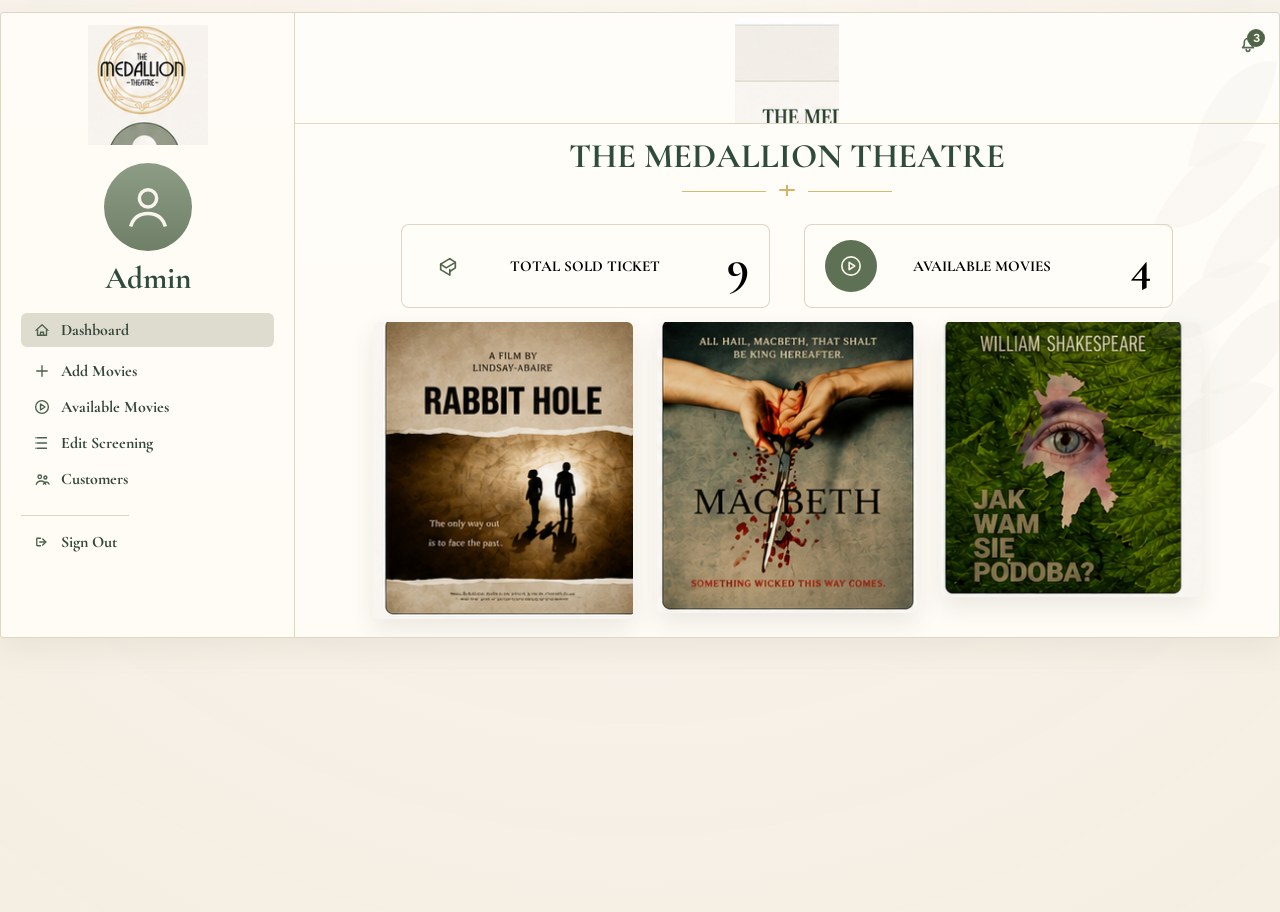
==== admin .html @ 34c5ac43 "final" ====
<!DOCTYPE html>
<html lang="en">
<head>
    <meta charset="UTF-8">
    <meta name="viewport" content="width=device-width, initial-scale=1.0">
    <title>admin page</title>
    <link rel="preconnect" href="https://fonts.googleapis.com" />
    <link rel="preconnect" href="https://fonts.gstatic.com" crossorigin />
    <link
      href="https://fonts.googleapis.com/css2?family=Cormorant+Garamond:wght@500;600;700&family=Inter:wght@400;500;600;700&display=swap"
      rel="stylesheet"
    />
    <link rel="stylesheet" href="login-page.css" />
</head>
<body>
    <div class="leaf-art" aria-hidden="true">
            <span></span>
            <span></span>
            <span></span>
            <span></span>
            <span></span>
            <span></span>
          </div>
        </div>
      </section>

      <section class="panel dashboard-panel" id="dashboardSection">
        <aside class="sidebar">
          <a href="index.html" class="brand" aria-label="The Medallion Theatre home">
            <img class="sidebar-logo" src="images/login-logo-side.png" alt="Medallion Theatre logo" />
          </a>
          <div class="avatar">
            <svg viewBox="0 0 24 24" aria-hidden="true">
              <circle cx="12" cy="8" r="4" />
              <path d="M4 21c1.2-4 4.2-6 8-6s6.8 2 8 6" />
            </svg>
          </div>
          <h2>Admin</h2>

          <div class="sidebar-menu">
            <button type="button" class="menu-btn active" data-section="dashboard">
              <span class="menu-icon">
                <svg viewBox="0 0 24 24" aria-hidden="true">
                  <path d="M4 12.5 12 5l8 7.5" />
                  <path d="M6 11.5V19h12v-7.5" />
                  <path d="M10 19v-4h4v4" />
                </svg>
              </span>
              <span>Dashboard</span>
            </button>
            <button type="button" class="menu-link" data-section="add-movies">
              <span class="menu-icon">
                <svg viewBox="0 0 24 24" aria-hidden="true">
                  <path d="M12 5v14M5 12h14" />
                </svg>
              </span>
              <span>Add Movies</span>
            </button>
            <button type="button" class="menu-link" data-section="available-movies">
              <span class="menu-icon">
                <svg viewBox="0 0 24 24" aria-hidden="true">
                  <circle cx="12" cy="12" r="8.5" />
                  <path d="m10 8 6 4-6 4Z" />
                </svg>
              </span>
              <span>Available Movies</span>
            </button>
            <button type="button" class="menu-link" data-section="edit-screening">
              <span class="menu-icon">
                <svg viewBox="0 0 24 24" aria-hidden="true">
                  <path d="M6 5h12M6 12h12M6 19h12" />
                  <circle cx="4" cy="5" r="1" fill="currentColor" stroke="none" />
                  <circle cx="4" cy="12" r="1" fill="currentColor" stroke="none" />
                  <circle cx="4" cy="19" r="1" fill="currentColor" stroke="none" />
                </svg>
              </span>
              <span>Edit Screening</span>
            </button>
            <button type="button" class="menu-link" data-section="customers">
              <span class="menu-icon">
                <svg viewBox="0 0 24 24" aria-hidden="true">
                  <circle cx="9" cy="9" r="2.4" />
                  <circle cx="16.5" cy="10" r="2" />
                  <path d="M4.5 19c.9-2.8 3.2-4.3 6.2-4.3s5.3 1.5 6.2 4.3M14 18.8c.5-1.8 1.8-2.8 3.7-2.8 1.8 0 3.1 1 3.7 2.8" />
                </svg>
              </span>
              <span>Customers</span>
            </button>
          </div>

          <a href="login-page.html" class="signout-btn" id="signoutBtn">
            <span class="menu-icon">
              <svg viewBox="0 0 24 24" aria-hidden="true">
                <path d="M10 7H6a1 1 0 0 0-1 1v8a1 1 0 0 0 1 1h4" />
                <path d="m13 16 4-4-4-4" />
                <path d="M17 12H9" />
              </svg>
            </span>
            <span>Sign Out</span>
          </a>
        </aside> 

        <div class="dashboard-main">
          <div class="dashboard-topbar">
            <a href="index.html" aria-label="The Medallion Theatre home">
              <img class="center-logo" src="images/login-logo-center.png" alt="Medallion Theatre logo" />
            </a>
            <button type="button" class="bell-btn" id="bellBtn" aria-label="Notifications">
              <svg viewBox="0 0 24 24" aria-hidden="true">
                <path d="M6 16h12l-1.2-1.6a4 4 0 0 1-.8-2.4V10a4 4 0 1 0-8 0v2a4 4 0 0 1-.8 2.4Z" />
                <path d="M10 18a2 2 0 0 0 4 0" />
              </svg>
              <span class="bell-badge" id="bellBadge">3</span>
            </button>
          </div>

          <div class="dashboard-title">
            <h1 id="dashboardHeading">THE MEDALLION THEATRE</h1>
            <div class="ornament" aria-hidden="true">
              <span></span>
              <i></i>
              <span></span>
            </div>
          </div>

          <div class="stat-row">
            <button type="button" class="stat-card" id="statCardLeft">
              <span class="stat-icon">
                <svg viewBox="0 0 24 24" aria-hidden="true">
                  <path d="m4 10 10-6 6 4-10 6Z" />
                  <path d="m4 10 0 6 10 6 0-6" />
                  <path d="m20 8 0 6-6 4" />
                </svg>
              </span>
              <div>
                <p id="statLabelLeft">TOTAL SOLD TICKET</p>
              </div>
              <strong id="statValueLeft">9</strong>
            </button>

            <button type="button" class="stat-card" id="statCardRight">
              <span class="stat-icon play-icon">
                <svg viewBox="0 0 24 24" aria-hidden="true">
                  <circle cx="12" cy="12" r="10" />
                  <path d="m10 8 6 4-6 4Z" />
                </svg>
              </span>
              <div>
                <p id="statLabelRight">AVAILABLE MOVIES</p>
              </div>
              <strong id="statValueRight">4</strong>
            </button>
          </div>

          <div class="poster-row">
            <a href="medallion.html" class="poster-btn"><img id="posterOne" src="images/rabbit-hole-card.png" alt="Rabbit Hole poster" /></a>
            <a href="medallion.html" class="poster-btn"><img id="posterTwo" src="images/macbeth-card.png" alt="Macbeth poster" /></a>
            <a href="medallion.html" class="poster-btn"><img id="posterThree" src="images/green-card.png" alt="Green poster" /></a>
          </div>
        </div>
      </section>
    </main>

    <div class="toast" id="toast" hidden></div>

    <script src="login-page.js"></script> 
</body>
</html>
---- login-page.css ----
:root {
  --bg: #f6f1e8;
  --paper: #fffdfa;
  --panel: rgba(255, 253, 248, 0.95);
  --ink: #2f4b3b;
  --ink-soft: #617061;
  --accent: #5c6f55;
  --accent-deep: #4f6448;
  --gold: #d8b164;
  --line: rgba(222, 212, 192, 0.95);
  --shadow: 0 12px 30px rgba(99, 84, 60, 0.08);
}

* {
  box-sizing: border-box;
  margin: 0;
  padding: 0;
}

body {
  font-family: "Inter", sans-serif;
  background: radial-gradient(circle at top, rgba(251, 247, 239, 0.96), rgba(244, 237, 226, 0.92)), var(--bg);
  color: var(--ink);
  min-height: 100vh;
}

img {
  max-width: 100%;
  display: block;
}

button,
input {
  font: inherit;
}

a {
  color: inherit;
  text-decoration: none;
}

.page-shell {
  width: min(1366px, calc(100% - 30px));
  margin: 14px auto 20px;
}

.panel {
  background: linear-gradient(180deg, rgba(255, 255, 255, 0.97), rgba(255, 250, 243, 0.98));
  border: 1px solid var(--line);
  border-radius: 4px;
  box-shadow: var(--shadow);
}

.hero-panel {
  overflow: hidden;
}

.hero-topbar {
  display: flex;
  justify-content: space-between;
  align-items: flex-start;
  padding: 6px 28px 0 18px;
}

.hero-logo img {
  width: 170px;
}

.hero-nav {
  display: flex;
  align-items: center;
  gap: 40px;
  padding-top: 24px;
}

.nav-link {
  display: inline-flex;
  align-items: center;
  gap: 10px;
  font-family: "Cormorant Garamond", serif;
  font-size: 0.98rem;
  font-weight: 700;
  color: #334737;
}

.nav-icon svg,
.login-badge svg,
.field-icon svg,
.eye-btn svg,
.bell-btn svg,
.stat-icon svg {
  width: 22px;
  height: 22px;
  stroke: currentColor;
  fill: none;
  stroke-width: 1.8;
  stroke-linecap: round;
  stroke-linejoin: round;
}

.login-nav-btn {
  min-width: 98px;
  height: 40px;
  border: 0;
  border-radius: 5px;
  background: var(--accent-deep);
  color: #f8f4ea;
  font-family: "Cormorant Garamond", serif;
  font-size: 1.12rem;
  font-weight: 700;
  cursor: pointer;
}

.hero-stage {
  position: relative;
  display: grid;
  grid-template-columns: 330px minmax(0, 1fr) 210px;
  align-items: center;
  min-height: 454px;
  padding: 0 14px 12px;
}

.shape-left {
  position: relative;
  align-self: stretch;
  background: linear-gradient(180deg, rgba(153, 168, 145, 0.96), rgba(139, 154, 132, 0.94));
  border-radius: 0 0 210px 0;
  overflow: hidden;
}

.shape-left::before {
  content: "";
  position: absolute;
  right: -116px;
  top: 86px;
  width: 250px;
  height: 335px;
  background: linear-gradient(180deg, rgba(153, 168, 145, 0.98), rgba(139, 154, 132, 0.96));
  border-radius: 60% 40% 48% 52% / 36% 55% 45% 64%;
}

.shape-left::after {
  content: "";
  position: absolute;
  left: 0;
  top: 0;
  width: 58px;
  height: 100%;
  background: rgba(86, 104, 78, 0.22);
}

.social-row {
  position: absolute;
  left: 20px;
  bottom: 22px;
  display: flex;
  gap: 18px;
}

.social-btn {
  width: 36px;
  height: 36px;
  border: 0;
  border-radius: 50%;
  background: rgba(68, 90, 60, 0.9);
  color: #eef0e7;
  cursor: pointer;
  display: grid;
  place-items: center;
}

.social-btn svg {
  width: 17px;
  height: 17px;
  stroke: currentColor;
  fill: none;
  stroke-width: 1.8;
  stroke-linecap: round;
  stroke-linejoin: round;
}

.login-card {
  width: min(100%, 544px);
  margin: -8px auto 0;
  background: rgba(255, 255, 255, 0.95);
  border: 1px solid rgba(231, 222, 208, 0.95);
  border-radius: 16px;
  box-shadow: 0 16px 36px rgba(94, 82, 61, 0.1);
  padding: 18px 44px 22px;
}

.login-badge {
  width: 58px;
  height: 58px;
  border-radius: 50%;
  background: rgba(95, 111, 88, 0.9);
  color: #faf6ee;
  display: grid;
  place-items: center;
  margin: 0 auto 12px;
}

.login-card h1,
.dashboard-title h1,
.sidebar h2 {
  font-family: "Cormorant Garamond", serif;
  color: var(--ink);
}

.login-card h1 {
  text-align: center;
  font-size: 2.95rem;
  line-height: 1.02;
}

.ornament {
  display: flex;
  align-items: center;
  justify-content: center;
  gap: 12px;
  margin: 10px 0 16px;
}

.ornament span {
  width: 84px;
  height: 1px;
  background: rgba(216, 177, 100, 0.9);
}

.ornament i {
  width: 18px;
  height: 14px;
  position: relative;
  display: block;
}

.ornament i::before,
.ornament i::after {
  content: "";
  position: absolute;
  background: var(--gold);
}

.ornament i::before {
  left: 50%;
  top: 1px;
  width: 2px;
  height: 11px;
  transform: translateX(-50%);
}

.ornament i::after {
  left: 1px;
  right: 1px;
  top: 5px;
  height: 2px;
  border-radius: 999px;
}

.field {
  position: relative;
  display: flex;
  align-items: center;
  gap: 12px;
  height: 54px;
  border: 1px solid rgba(221, 211, 196, 0.95);
  border-radius: 7px;
  padding: 0 14px;
  background: rgba(255, 253, 248, 0.9);
}

.field + .field {
  margin-top: 16px;
}

.field-icon {
  color: #677866;
}

.field input {
  flex: 1;
  border: 0;
  outline: 0;
  background: transparent;
  color: #364b39;
  font-family: "Cormorant Garamond", serif;
  font-size: 1.15rem;
  font-weight: 600;
}

.field input::placeholder {
  color: #627160;
}

.eye-btn {
  border: 0;
  background: transparent;
  color: #677866;
  cursor: pointer;
}

.link-btn {
  border: 0;
  background: transparent;
  color: #3f573f;
  font-family: "Cormorant Garamond", serif;
  cursor: pointer;
}

.forgot-btn {
  margin-top: 10px;
  font-size: 1.1rem;
  font-weight: 700;
}

.login-submit-btn {
  display: block;
  width: 100%;
  margin-top: 18px;
  padding: 13px;
  background: linear-gradient(135deg, #c8972a, #e0b84a);
  color: #1a1a1a;
  font-family: "Cormorant Garamond", serif;
  font-size: 1.25rem;
  font-weight: 700;
  letter-spacing: 0.08em;
  border: none;
  border-radius: 8px;
  cursor: pointer;
  transition: opacity 0.2s;
}

.login-submit-btn:hover {
  opacity: 0.88;
}

.login-actions {
  display: flex;
  justify-content: center;
  align-items: center;
  gap: 10px;
  margin-top: 18px;
  font-family: "Cormorant Garamond", serif;
  font-size: 1.1rem;
  font-weight: 700;
}

.signup-btn {
  font-size: 1.5rem;
}

@keyframes shake {
  0%, 100% { transform: translateX(0); }
  20% { transform: translateX(-6px); }
  40% { transform: translateX(6px); }
  60% { transform: translateX(-4px); }
  80% { transform: translateX(4px); }
}

.input-error {
  animation: shake 0.35s ease;
  border-color: #c0392b !important;
  box-shadow: 0 0 0 2px rgba(192, 57, 43, 0.25) !important;
}

.leaf-art {
  position: relative;
  height: 100%;
  opacity: 0.22;
}

.leaf-art span {
  position: absolute;
  right: 22px;
  width: 70px;
  height: 118px;
  border-radius: 100% 0;
  background: rgba(201, 201, 187, 0.35);
  border: 0;
  transform-origin: bottom left;
}

.leaf-art span:nth-child(1) { top: 36px; transform: rotate(10deg); }
.leaf-art span:nth-child(2) { top: 94px; right: 56px; transform: rotate(24deg); }
.leaf-art span:nth-child(3) { top: 146px; right: 8px; transform: rotate(18deg); }
.leaf-art span:nth-child(4) { top: 204px; right: 58px; transform: rotate(30deg); }
.leaf-art span:nth-child(5) { top: 262px; right: 10px; transform: rotate(18deg); }
.leaf-art span:nth-child(6) { top: 318px; right: 60px; transform: rotate(34deg); }

.dashboard-panel {
  display: grid;
  grid-template-columns: 294px minmax(0, 1fr);
  margin-top: 12px;
  overflow: hidden;
}

.sidebar {
  border-right: 1px solid var(--line);
  padding: 12px 20px 20px;
  background: rgba(255, 252, 246, 0.84);
}

.sidebar-logo {
  width: 120px;
  margin: 0 auto;
}

.avatar {
  width: 88px;
  height: 88px;
  margin: 18px auto 8px;
  border-radius: 50%;
  background: linear-gradient(180deg, rgba(135, 151, 127, 0.95), rgba(104, 120, 96, 0.95));
  color: #f8f5ec;
  display: grid;
  place-items: center;
}

.avatar svg {
  width: 52px;
  height: 52px;
  stroke: currentColor;
  fill: none;
  stroke-width: 1.6;
}

.sidebar h2 {
  text-align: center;
  font-size: 1.95rem;
}

.sidebar-menu {
  display: grid;
  gap: 12px;
  margin-top: 16px;
}

.menu-btn,
.menu-link,
.signout-btn {
  border: 0;
  background: transparent;
  text-align: left;
  color: #314637;
  font-family: "Cormorant Garamond", serif;
  font-size: 1rem;
  font-weight: 700;
  cursor: pointer;
  display: inline-flex;
  align-items: center;
  gap: 10px;
}

.menu-btn {
  padding: 7px 12px;
  border-radius: 6px;
  background: rgba(219, 216, 203, 0.9);
}

.menu-link,
.signout-btn {
  padding: 2px 12px;
}

.signout-btn {
  margin-top: 24px;
  padding-top: 16px;
  border-top: 1px solid var(--line);
}

.menu-icon {
  width: 18px;
  height: 18px;
  color: #4a614b;
  flex: 0 0 18px;
}

.menu-icon svg {
  width: 18px;
  height: 18px;
  stroke: currentColor;
  fill: none;
  stroke-width: 1.8;
  stroke-linecap: round;
  stroke-linejoin: round;
}

.dashboard-main {
  background: rgba(255, 253, 248, 0.8);
}

.dashboard-topbar {
  position: relative;
  min-height: 66px;
  border-bottom: 1px solid var(--line);
}

.center-logo {
  width: 104px;
  margin: 6px auto 0;
}

.bell-btn {
  position: absolute;
  right: 20px;
  top: 14px;
  border: 0;
  background: transparent;
  color: #566955;
  cursor: pointer;
}

.bell-badge {
  position: absolute;
  top: -4px;
  right: -6px;
  min-width: 18px;
  height: 18px;
  padding: 0 5px;
  border-radius: 999px;
  background: var(--accent-deep);
  color: #fffaf1;
  font-size: 0.7rem;
  line-height: 18px;
  font-weight: 700;
}

.dashboard-title {
  text-align: center;
  padding: 14px 16px 0;
}

.dashboard-title h1 {
  font-size: clamp(2.15rem, 2vw, 2.95rem);
  line-height: 1.05;
}

.stat-row {
  display: grid;
  grid-template-columns: repeat(2, minmax(0, 1fr));
  gap: 34px;
  padding: 10px 106px 0;
}

.stat-card {
  display: grid;
  grid-template-columns: 70px 1fr auto;
  align-items: center;
  gap: 18px;
  min-height: 84px;
  border: 1px solid rgba(221, 211, 196, 0.95);
  border-radius: 8px;
  background: rgba(255, 253, 248, 0.94);
  padding: 0 20px;
  text-align: left;
  cursor: pointer;
}

.stat-icon {
  width: 52px;
  height: 52px;
  border-radius: 50%;
  color: var(--accent-deep);
  display: grid;
  place-items: center;
}

.play-icon {
  background: rgba(88, 108, 78, 0.96);
  color: #fbf7ef;
}

.stat-card p {
  font-family: "Cormorant Garamond", serif;
  font-size: 0.95rem;
  font-weight: 700;
}

.stat-card strong {
  font-family: "Cormorant Garamond", serif;
  font-size: 2.95rem;
  line-height: 1;
}

.poster-row {
  display: grid;
  grid-template-columns: repeat(3, minmax(0, 1fr));
  gap: 24px;
  padding: 14px 78px 18px;
}

.poster-btn {
  border: 0;
  background: transparent;
  padding: 0;
  cursor: pointer;
}

.poster-row img {
  width: 100%;
  border-radius: 6px;
  box-shadow: 0 10px 24px rgba(73, 61, 41, 0.1);
}

.nav-link:hover,
.link-btn:hover,
.menu-link:hover,
.poster-btn:hover,
.stat-card:hover,
.social-btn:hover,
.login-nav-btn:hover,
.bell-btn:hover,
.signout-btn:hover,
.menu-btn:hover {
  filter: brightness(1.03);
}

.toast {
  position: fixed;
  right: 18px;
  bottom: 18px;
  max-width: 360px;
  padding: 12px 16px;
  border-radius: 12px;
  background: rgba(73, 96, 68, 0.96);
  color: #fffaf1;
  box-shadow: 0 18px 30px rgba(60, 70, 52, 0.2);
}

@media (max-width: 1100px) {
  .hero-stage {
    grid-template-columns: 180px 1fr;
    gap: 14px;
  }

  .leaf-art {
    display: none;
  }

  .dashboard-panel {
    grid-template-columns: 1fr;
  }

  .sidebar {
    border-right: 0;
    border-bottom: 1px solid var(--line);
  }

  .stat-row,
  .poster-row {
    padding-left: 24px;
    padding-right: 24px;
  }
}

@media (max-width: 760px) {
  .page-shell {
    width: min(100% - 16px, 100%);
    margin: 8px auto 14px;
  }

  .hero-topbar,
  .hero-nav,
  .hero-stage,
  .login-actions,
  .stat-row,
  .poster-row {
    display: grid;
  }

  .hero-topbar {
    justify-content: center;
    gap: 14px;
    padding: 16px;
  }

  .hero-nav {
    gap: 14px;
    justify-items: center;
  }

  .hero-stage {
    grid-template-columns: 1fr;
    padding: 0 12px 14px;
  }

  .shape-left {
    min-height: 180px;
    border-radius: 0 0 120px 0;
  }

  .login-card {
    padding: 18px 18px 24px;
  }

  .stat-row,
  .poster-row {
    grid-template-columns: 1fr;
  }
}
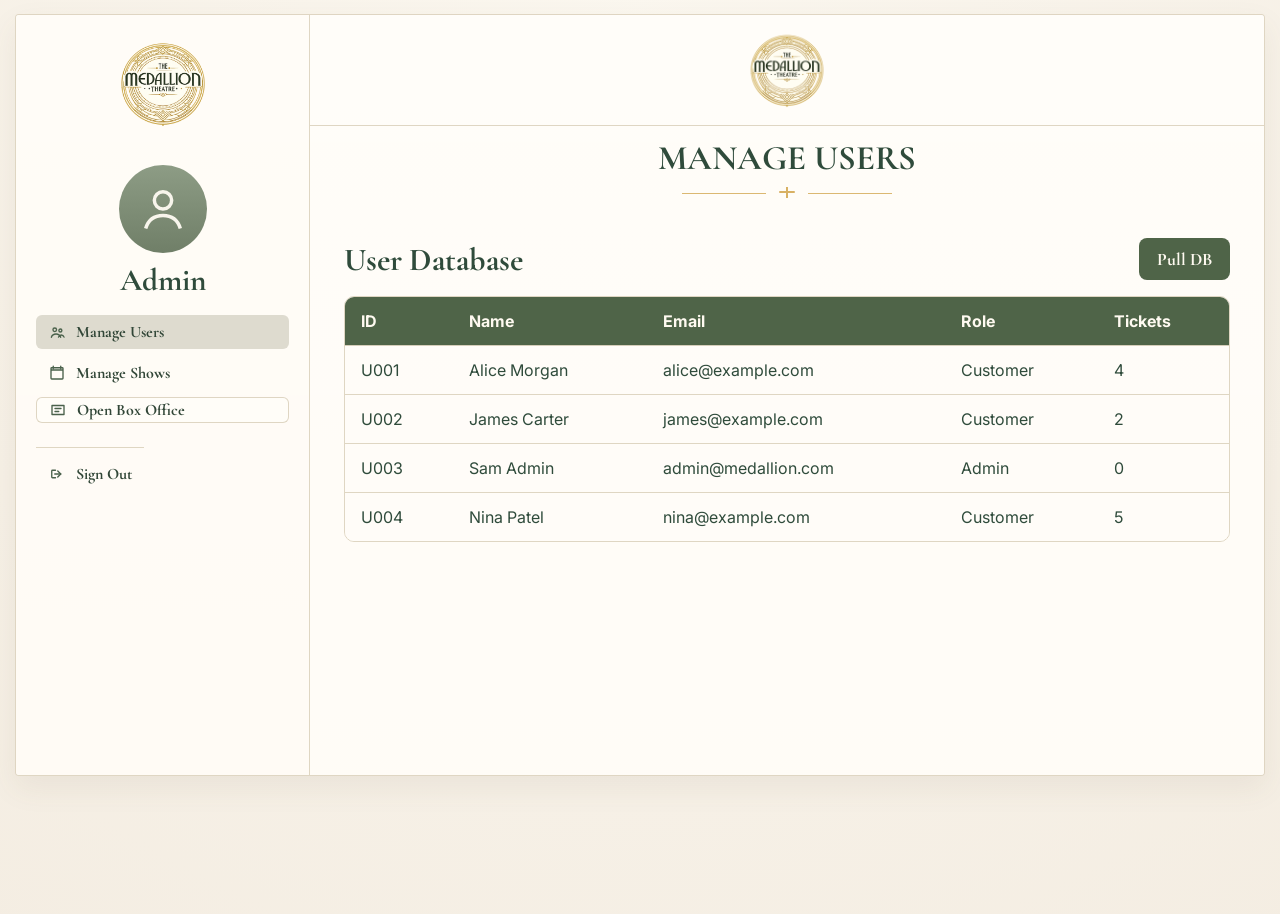
==== commit 3600e609: "flast" ====
--- a/admin .html
+++ b/admin .html
@@ -1,9 +1,9 @@
 <!DOCTYPE html>
 <html lang="en">
-<head>
-    <meta charset="UTF-8">
-    <meta name="viewport" content="width=device-width, initial-scale=1.0">
-    <title>admin page</title>
+  <head>
+    <meta charset="UTF-8" />
+    <meta name="viewport" content="width=device-width, initial-scale=1.0" />
+    <title>Medallion Admin</title>
     <link rel="preconnect" href="https://fonts.googleapis.com" />
     <link rel="preconnect" href="https://fonts.gstatic.com" crossorigin />
     <link
@@ -11,23 +11,13 @@
       rel="stylesheet"
     />
     <link rel="stylesheet" href="login-page.css" />
-</head>
-<body>
-    <div class="leaf-art" aria-hidden="true">
-            <span></span>
-            <span></span>
-            <span></span>
-            <span></span>
-            <span></span>
-            <span></span>
-          </div>
-        </div>
-      </section>
-
+  </head>
+  <body>
+    <main class="page-shell">
       <section class="panel dashboard-panel" id="dashboardSection">
         <aside class="sidebar">
           <a href="index.html" class="brand" aria-label="The Medallion Theatre home">
-            <img class="sidebar-logo" src="images/login-logo-side.png" alt="Medallion Theatre logo" />
+            <img class="sidebar-logo" src="images/medallion-logo.png" alt="Medallion Theatre logo" />
           </a>
           <div class="avatar">
             <svg viewBox="0 0 24 24" aria-hidden="true">
@@ -38,45 +28,7 @@
           <h2>Admin</h2>
 
           <div class="sidebar-menu">
-            <button type="button" class="menu-btn active" data-section="dashboard">
-              <span class="menu-icon">
-                <svg viewBox="0 0 24 24" aria-hidden="true">
-                  <path d="M4 12.5 12 5l8 7.5" />
-                  <path d="M6 11.5V19h12v-7.5" />
-                  <path d="M10 19v-4h4v4" />
-                </svg>
-              </span>
-              <span>Dashboard</span>
-            </button>
-            <button type="button" class="menu-link" data-section="add-movies">
-              <span class="menu-icon">
-                <svg viewBox="0 0 24 24" aria-hidden="true">
-                  <path d="M12 5v14M5 12h14" />
-                </svg>
-              </span>
-              <span>Add Movies</span>
-            </button>
-            <button type="button" class="menu-link" data-section="available-movies">
-              <span class="menu-icon">
-                <svg viewBox="0 0 24 24" aria-hidden="true">
-                  <circle cx="12" cy="12" r="8.5" />
-                  <path d="m10 8 6 4-6 4Z" />
-                </svg>
-              </span>
-              <span>Available Movies</span>
-            </button>
-            <button type="button" class="menu-link" data-section="edit-screening">
-              <span class="menu-icon">
-                <svg viewBox="0 0 24 24" aria-hidden="true">
-                  <path d="M6 5h12M6 12h12M6 19h12" />
-                  <circle cx="4" cy="5" r="1" fill="currentColor" stroke="none" />
-                  <circle cx="4" cy="12" r="1" fill="currentColor" stroke="none" />
-                  <circle cx="4" cy="19" r="1" fill="currentColor" stroke="none" />
-                </svg>
-              </span>
-              <span>Edit Screening</span>
-            </button>
-            <button type="button" class="menu-link" data-section="customers">
+            <button type="button" class="menu-btn active" data-admin-panel="users">
               <span class="menu-icon">
                 <svg viewBox="0 0 24 24" aria-hidden="true">
                   <circle cx="9" cy="9" r="2.4" />
@@ -84,8 +36,25 @@
                   <path d="M4.5 19c.9-2.8 3.2-4.3 6.2-4.3s5.3 1.5 6.2 4.3M14 18.8c.5-1.8 1.8-2.8 3.7-2.8 1.8 0 3.1 1 3.7 2.8" />
                 </svg>
               </span>
-              <span>Customers</span>
+              <span>Manage Users</span>
             </button>
+            <button type="button" class="menu-link" data-admin-panel="shows">
+              <span class="menu-icon">
+                <svg viewBox="0 0 24 24" aria-hidden="true">
+                  <path d="M7 3v3M17 3v3M4 8h16M5 5h14a1 1 0 0 1 1 1v13a1 1 0 0 1-1 1H5a1 1 0 0 1-1-1V6a1 1 0 0 1 1-1Z" />
+                </svg>
+              </span>
+              <span>Manage Shows</span>
+            </button>
+            <a href="boxoffice.html" class="menu-link boxoffice-link">
+              <span class="menu-icon">
+                <svg viewBox="0 0 24 24" aria-hidden="true">
+                  <path d="M4 6h16v12H4Z" />
+                  <path d="M8 10h8M8 14h5" />
+                </svg>
+              </span>
+              <span>Open Box Office</span>
+            </a>
           </div>
 
           <a href="login-page.html" class="signout-btn" id="signoutBtn">
@@ -98,71 +67,82 @@
             </span>
             <span>Sign Out</span>
           </a>
-        </aside> 
+        </aside>
 
-        <div class="dashboard-main">
+        <div class="dashboard-main admin-main">
           <div class="dashboard-topbar">
             <a href="index.html" aria-label="The Medallion Theatre home">
-              <img class="center-logo" src="images/login-logo-center.png" alt="Medallion Theatre logo" />
+              <img class="center-logo" src="images/medallion-logo.png" alt="Medallion Theatre logo" />
             </a>
-            <button type="button" class="bell-btn" id="bellBtn" aria-label="Notifications">
-              <svg viewBox="0 0 24 24" aria-hidden="true">
-                <path d="M6 16h12l-1.2-1.6a4 4 0 0 1-.8-2.4V10a4 4 0 1 0-8 0v2a4 4 0 0 1-.8 2.4Z" />
-                <path d="M10 18a2 2 0 0 0 4 0" />
-              </svg>
-              <span class="bell-badge" id="bellBadge">3</span>
-            </button>
           </div>
 
           <div class="dashboard-title">
-            <h1 id="dashboardHeading">THE MEDALLION THEATRE</h1>
+            <h1 id="adminHeading">MANAGE USERS</h1>
             <div class="ornament" aria-hidden="true">
-              <span></span>
-              <i></i>
-              <span></span>
+              <span></span><i></i><span></span>
             </div>
           </div>
 
-          <div class="stat-row">
-            <button type="button" class="stat-card" id="statCardLeft">
-              <span class="stat-icon">
-                <svg viewBox="0 0 24 24" aria-hidden="true">
-                  <path d="m4 10 10-6 6 4-10 6Z" />
-                  <path d="m4 10 0 6 10 6 0-6" />
-                  <path d="m20 8 0 6-6 4" />
-                </svg>
-              </span>
-              <div>
-                <p id="statLabelLeft">TOTAL SOLD TICKET</p>
+          <section class="admin-panel-view" data-admin-content="users">
+            <div class="admin-toolbar">
+              <h2>User Database</h2>
+              <button type="button" class="small-action" id="refreshUsersBtn">Pull DB</button>
+            </div>
+            <div class="admin-table-wrap">
+              <table class="admin-table">
+                <thead>
+                  <tr>
+                    <th>ID</th>
+                    <th>Name</th>
+                    <th>Email</th>
+                    <th>Role</th>
+                    <th>Tickets</th>
+                  </tr>
+                </thead>
+                <tbody id="usersTableBody"></tbody>
+              </table>
+            </div>
+          </section>
+
+          <section class="admin-panel-view" data-admin-content="shows" hidden>
+            <div class="admin-toolbar">
+              <h2>System Shows</h2>
+              <div class="toolbar-actions">
+                <a href="boxoffice.html" class="small-action action-link">Open Box Office</a>
+                <button type="button" class="small-action" id="adminReportBtn">Report Sales</button>
               </div>
-              <strong id="statValueLeft">9</strong>
-            </button>
+            </div>
 
-            <button type="button" class="stat-card" id="statCardRight">
-              <span class="stat-icon play-icon">
-                <svg viewBox="0 0 24 24" aria-hidden="true">
-                  <circle cx="12" cy="12" r="10" />
-                  <path d="m10 8 6 4-6 4Z" />
-                </svg>
-              </span>
-              <div>
-                <p id="statLabelRight">AVAILABLE MOVIES</p>
-              </div>
-              <strong id="statValueRight">4</strong>
-            </button>
-          </div>
+            <form class="show-form" id="adminShowForm">
+              <input type="text" id="adminMovieName" placeholder="Movie name" />
+              <input type="text" id="adminShowDate" placeholder="Date" />
+              <input type="text" id="adminShowTime" placeholder="Time" />
+              <button type="submit">Add Show</button>
+            </form>
 
-          <div class="poster-row">
-            <a href="medallion.html" class="poster-btn"><img id="posterOne" src="images/rabbit-hole-card.png" alt="Rabbit Hole poster" /></a>
-            <a href="medallion.html" class="poster-btn"><img id="posterTwo" src="images/macbeth-card.png" alt="Macbeth poster" /></a>
-            <a href="medallion.html" class="poster-btn"><img id="posterThree" src="images/green-card.png" alt="Green poster" /></a>
-          </div>
+            <div class="admin-table-wrap">
+              <table class="admin-table">
+                <thead>
+                  <tr>
+                    <th>Movie</th>
+                    <th>Date</th>
+                    <th>Time</th>
+                    <th>Sold</th>
+                    <th>Available</th>
+                    <th>Action</th>
+                  </tr>
+                </thead>
+                <tbody id="adminShowsTableBody"></tbody>
+              </table>
+            </div>
+
+            <div class="admin-report" id="adminSalesReport"></div>
+          </section>
         </div>
       </section>
     </main>
 
     <div class="toast" id="toast" hidden></div>
-
-    <script src="login-page.js"></script> 
-</body>
-</html>+    <script src="login-page.js"></script>
+  </body>
+</html>
--- a/login-page.css
+++ b/login-page.css
@@ -55,6 +55,123 @@
   overflow: hidden;
 }
 
+.login-shell {
+  width: min(1180px, calc(100% - 28px));
+  min-height: 100vh;
+  display: grid;
+  place-items: center;
+}
+
+.login-hero {
+  width: 100%;
+  min-height: 680px;
+  position: relative;
+  background:
+    linear-gradient(110deg, rgba(47, 75, 59, 0.9), rgba(47, 75, 59, 0.56)),
+    url("images/poster.png") center/cover;
+  color: #fffaf1;
+  border-radius: 18px;
+}
+
+.login-topbar {
+  display: flex;
+  align-items: center;
+  justify-content: space-between;
+  padding: 20px 28px;
+}
+
+.login-topbar .hero-logo img {
+  width: 132px;
+  border-radius: 10px;
+  background: rgba(255, 253, 248, 0.84);
+  transform: scale(1.2);
+  transform-origin: left center;
+}
+
+.login-toplinks {
+  display: flex;
+  align-items: center;
+  gap: 18px;
+  font-family: "Cormorant Garamond", serif;
+  font-size: 1.2rem;
+  font-weight: 700;
+}
+
+.login-layout {
+  display: grid;
+  grid-template-columns: minmax(0, 1fr) 460px;
+  gap: 34px;
+  align-items: center;
+  padding: 28px 54px 54px;
+}
+
+.login-copy {
+  max-width: 590px;
+}
+
+.login-copy .eyebrow {
+  color: var(--gold);
+  font-family: "Cormorant Garamond", serif;
+  font-size: 1.25rem;
+  font-weight: 700;
+  text-transform: uppercase;
+}
+
+.login-copy h1 {
+  margin-top: 10px;
+  font-family: "Cormorant Garamond", serif;
+  font-size: clamp(3rem, 5vw, 5.4rem);
+  line-height: 0.95;
+}
+
+.login-copy p:last-child {
+  margin-top: 18px;
+  max-width: 520px;
+  color: rgba(255, 250, 241, 0.84);
+  line-height: 1.7;
+}
+
+.polished-login-card {
+  margin: 0;
+  color: var(--ink);
+  backdrop-filter: blur(10px);
+}
+
+.polished-login-card h2 {
+  text-align: center;
+  font-family: "Cormorant Garamond", serif;
+  font-size: 3rem;
+  line-height: 1;
+}
+
+.login-mode {
+  display: grid;
+  grid-template-columns: 1fr 1fr;
+  gap: 8px;
+  margin: 0 0 18px;
+  padding: 6px;
+  border: 1px solid var(--line);
+  border-radius: 10px;
+  background: rgba(245, 239, 229, 0.9);
+}
+
+.mode-btn {
+  min-height: 42px;
+  border: 0;
+  border-radius: 7px;
+  background: transparent;
+  color: var(--ink);
+  font-family: "Cormorant Garamond", serif;
+  font-size: 1.15rem;
+  font-weight: 700;
+  cursor: pointer;
+}
+
+.mode-btn.active {
+  background: var(--accent-deep);
+  color: #fffaf1;
+}
+
 .hero-topbar {
   display: flex;
   justify-content: space-between;
@@ -64,6 +181,8 @@
 
 .hero-logo img {
   width: 170px;
+  transform: scale(1.12);
+  transform-origin: left center;
 }
 
 .hero-nav {
@@ -402,6 +521,8 @@
 
 .sidebar-logo {
   width: 120px;
+  transform: scale(1.18);
+  transform-origin: center;
   margin: 0 auto;
 }
 
@@ -497,6 +618,8 @@
 
 .center-logo {
   width: 104px;
+  transform: scale(1.18);
+  transform-origin: center;
   margin: 6px auto 0;
 }
 
@@ -602,6 +725,120 @@
   box-shadow: 0 10px 24px rgba(73, 61, 41, 0.1);
 }
 
+.admin-main {
+  min-height: 760px;
+}
+
+.admin-panel-view {
+  padding: 22px 34px 34px;
+}
+
+.admin-toolbar {
+  display: flex;
+  align-items: center;
+  justify-content: space-between;
+  gap: 16px;
+  margin-bottom: 16px;
+}
+
+.toolbar-actions {
+  display: flex;
+  align-items: center;
+  gap: 10px;
+}
+
+.admin-toolbar h2,
+.admin-report h3 {
+  font-family: "Cormorant Garamond", serif;
+  font-size: 2rem;
+}
+
+.small-action,
+.show-form button {
+  min-height: 42px;
+  border: 0;
+  border-radius: 8px;
+  background: var(--accent-deep);
+  color: #fffaf1;
+  padding: 0 18px;
+  font-family: "Cormorant Garamond", serif;
+  font-size: 1.1rem;
+  font-weight: 700;
+  cursor: pointer;
+}
+
+.action-link {
+  text-decoration: none;
+}
+
+.boxoffice-link {
+  border: 1px solid var(--line);
+  border-radius: 6px;
+  background: rgba(255, 253, 248, 0.92);
+}
+
+.show-form {
+  display: grid;
+  grid-template-columns: 1.2fr 0.8fr 0.7fr auto;
+  gap: 12px;
+  margin-bottom: 18px;
+}
+
+.show-form input {
+  min-height: 42px;
+  border: 1px solid var(--line);
+  border-radius: 8px;
+  background: rgba(255, 253, 248, 0.92);
+  padding: 0 12px;
+}
+
+.admin-table-wrap {
+  overflow-x: auto;
+  border: 1px solid var(--line);
+  border-radius: 10px;
+}
+
+.admin-table {
+  width: 100%;
+  border-collapse: collapse;
+  min-width: 760px;
+  background: rgba(255, 253, 248, 0.86);
+}
+
+.admin-table th,
+.admin-table td {
+  padding: 14px 16px;
+  border-bottom: 1px solid var(--line);
+  text-align: left;
+}
+
+.admin-table th {
+  background: var(--accent-deep);
+  color: #fffaf1;
+}
+
+.admin-table tr:last-child td {
+  border-bottom: 0;
+}
+
+.danger-btn {
+  border: 0;
+  border-radius: 7px;
+  background: #9f3f36;
+  color: #fffaf1;
+  padding: 8px 12px;
+  cursor: pointer;
+}
+
+.admin-report {
+  margin-top: 18px;
+  padding: 16px;
+  border: 1px solid var(--line);
+  border-radius: 10px;
+  background: rgba(227, 238, 225, 0.8);
+  line-height: 1.7;
+}
+
 .nav-link:hover,
 .link-btn:hover,
 .menu-link:hover,
@@ -628,6 +865,14 @@
 }
 
 @media (max-width: 1100px) {
+  .login-layout {
+    grid-template-columns: 1fr;
+  }
+
+  .login-copy {
+    max-width: 760px;
+  }
+
   .hero-stage {
     grid-template-columns: 180px 1fr;
     gap: 14px;
@@ -660,6 +905,7 @@
   }
 
   .hero-topbar,
+  .login-topbar,
   .hero-nav,
   .hero-stage,
   .login-actions,
@@ -674,6 +920,18 @@
     padding: 16px;
   }
 
+  .login-hero {
+    min-height: auto;
+  }
+
+  .login-layout {
+    padding: 18px 14px 22px;
+  }
+
+  .login-copy h1 {
+    font-size: 2.8rem;
+  }
+
   .hero-nav {
     gap: 14px;
     justify-items: center;
@@ -694,7 +952,8 @@
   }
 
   .stat-row,
-  .poster-row {
+  .poster-row,
+  .show-form {
     grid-template-columns: 1fr;
   }
 }
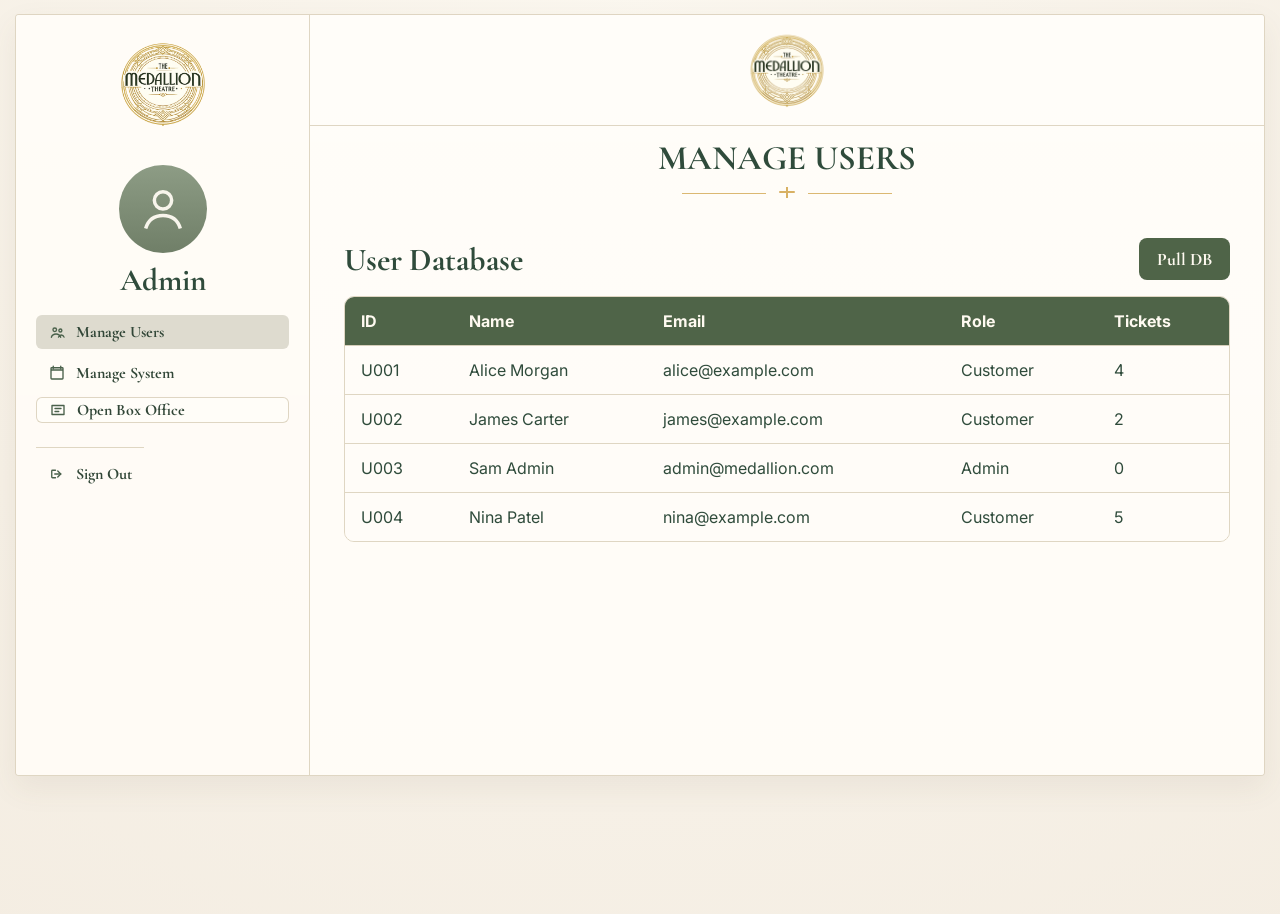
==== commit 68218739: "all pages" ====
--- a/admin .html
+++ b/admin .html
@@ -44,7 +44,7 @@
                   <path d="M7 3v3M17 3v3M4 8h16M5 5h14a1 1 0 0 1 1 1v13a1 1 0 0 1-1 1H5a1 1 0 0 1-1-1V6a1 1 0 0 1 1-1Z" />
                 </svg>
               </span>
-              <span>Manage Shows</span>
+              <span>Manage System</span>
             </button>
             <a href="boxoffice.html" class="menu-link boxoffice-link">
               <span class="menu-icon">
@@ -106,37 +106,60 @@
 
           <section class="admin-panel-view" data-admin-content="shows" hidden>
             <div class="admin-toolbar">
-              <h2>System Shows</h2>
+              <h2>System Management</h2>
               <div class="toolbar-actions">
                 <a href="boxoffice.html" class="small-action action-link">Open Box Office</a>
-                <button type="button" class="small-action" id="adminReportBtn">Report Sales</button>
+                <button type="button" class="small-action" id="saveSystemBtn">Save System</button>
               </div>
             </div>
 
-            <form class="show-form" id="adminShowForm">
-              <input type="text" id="adminMovieName" placeholder="Movie name" />
-              <input type="text" id="adminShowDate" placeholder="Date" />
-              <input type="text" id="adminShowTime" placeholder="Time" />
-              <button type="submit">Add Show</button>
-            </form>
-
-            <div class="admin-table-wrap">
-              <table class="admin-table">
-                <thead>
-                  <tr>
-                    <th>Movie</th>
-                    <th>Date</th>
-                    <th>Time</th>
-                    <th>Sold</th>
-                    <th>Available</th>
-                    <th>Action</th>
-                  </tr>
-                </thead>
-                <tbody id="adminShowsTableBody"></tbody>
-              </table>
+            <div class="system-grid">
+              <label class="system-card">
+                <span>Booking System</span>
+                <select id="bookingSystem">
+                  <option value="enabled">Enabled</option>
+                  <option value="disabled">Disabled</option>
+                </select>
+              </label>
+              <label class="system-card">
+                <span>User Sign Up</span>
+                <select id="signupSystem">
+                  <option value="enabled">Enabled</option>
+                  <option value="disabled">Disabled</option>
+                </select>
+              </label>
+              <label class="system-card">
+                <span>Bank Payment</span>
+                <select id="bankPaymentSystem">
+                  <option value="enabled">Enabled</option>
+                  <option value="disabled">Disabled</option>
+                </select>
+              </label>
+              <label class="system-card">
+                <span>Ticket Verification</span>
+                <select id="ticketVerificationSystem">
+                  <option value="enabled">Enabled</option>
+                  <option value="disabled">Disabled</option>
+                </select>
+              </label>
+              <label class="system-card">
+                <span>Maintenance Mode</span>
+                <select id="maintenanceSystem">
+                  <option value="off">Off</option>
+                  <option value="on">On</option>
+                </select>
+              </label>
+              <label class="system-card">
+                <span>Active Payment Method</span>
+                <select id="paymentSystem">
+                  <option value="Bank Transfer">Bank Transfer</option>
+                  <option value="Bank Card">Bank Card</option>
+                  <option value="Mobile Banking">Mobile Banking</option>
+                </select>
+              </label>
             </div>
 
-            <div class="admin-report" id="adminSalesReport"></div>
+            <div class="admin-report" id="systemStatusReport"></div>
           </section>
         </div>
       </section>
--- a/login-page.css
+++ b/login-page.css
@@ -792,6 +792,36 @@
   padding: 0 12px;
 }
 
+.system-grid {
+  display: grid;
+  grid-template-columns: repeat(2, minmax(0, 1fr));
+  gap: 14px;
+}
+
+.system-card {
+  display: grid;
+  gap: 10px;
+  border: 1px solid var(--line);
+  border-radius: 10px;
+  background: rgba(255, 253, 248, 0.92);
+  padding: 16px;
+}
+
+.system-card span {
+  font-family: "Cormorant Garamond", serif;
+  font-size: 1.25rem;
+  font-weight: 700;
+}
+
+.system-card select {
+  min-height: 42px;
+  border: 1px solid var(--line);
+  border-radius: 8px;
+  background: #fffdf8;
+  color: var(--ink);
+  padding: 0 12px;
+}
+
 .admin-table-wrap {
   overflow-x: auto;
   border: 1px solid var(--line);
@@ -953,7 +983,8 @@
 
   .stat-row,
   .poster-row,
-  .show-form {
+  .show-form,
+  .system-grid {
     grid-template-columns: 1fr;
   }
 }
